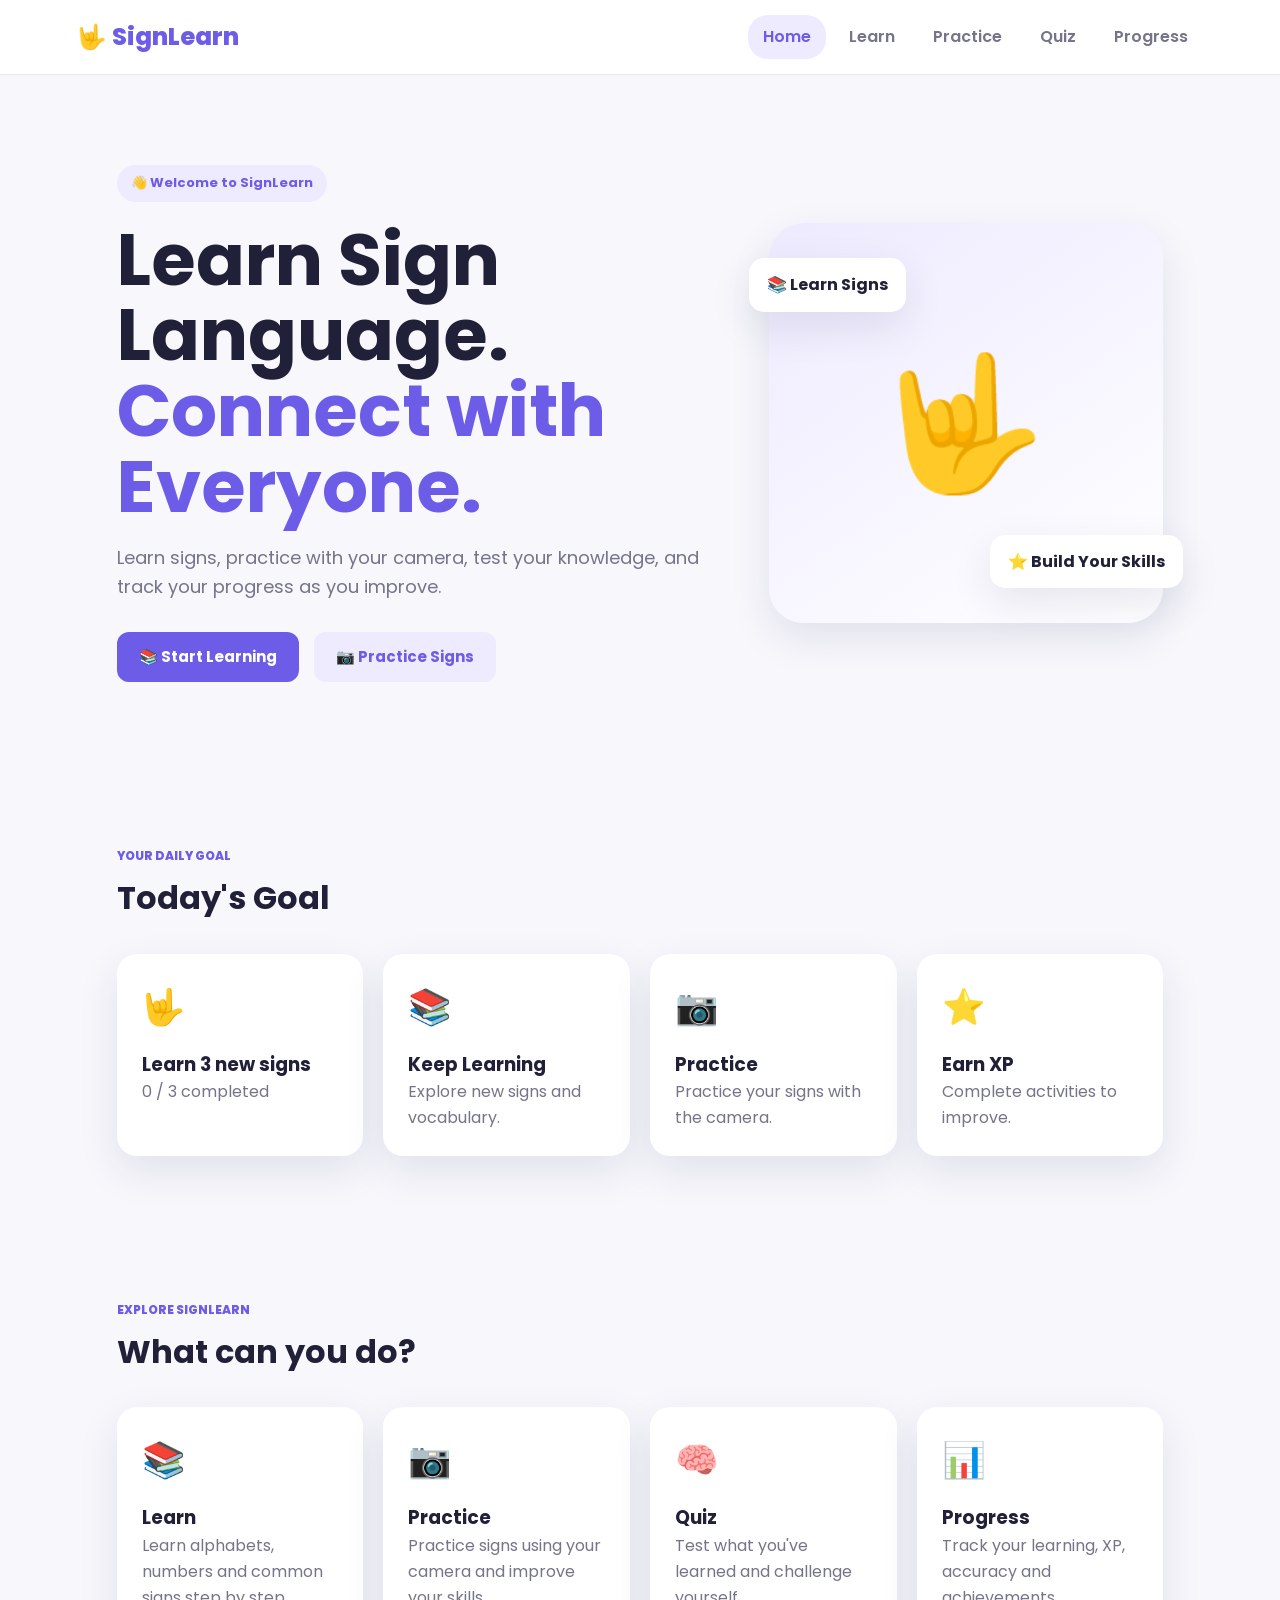
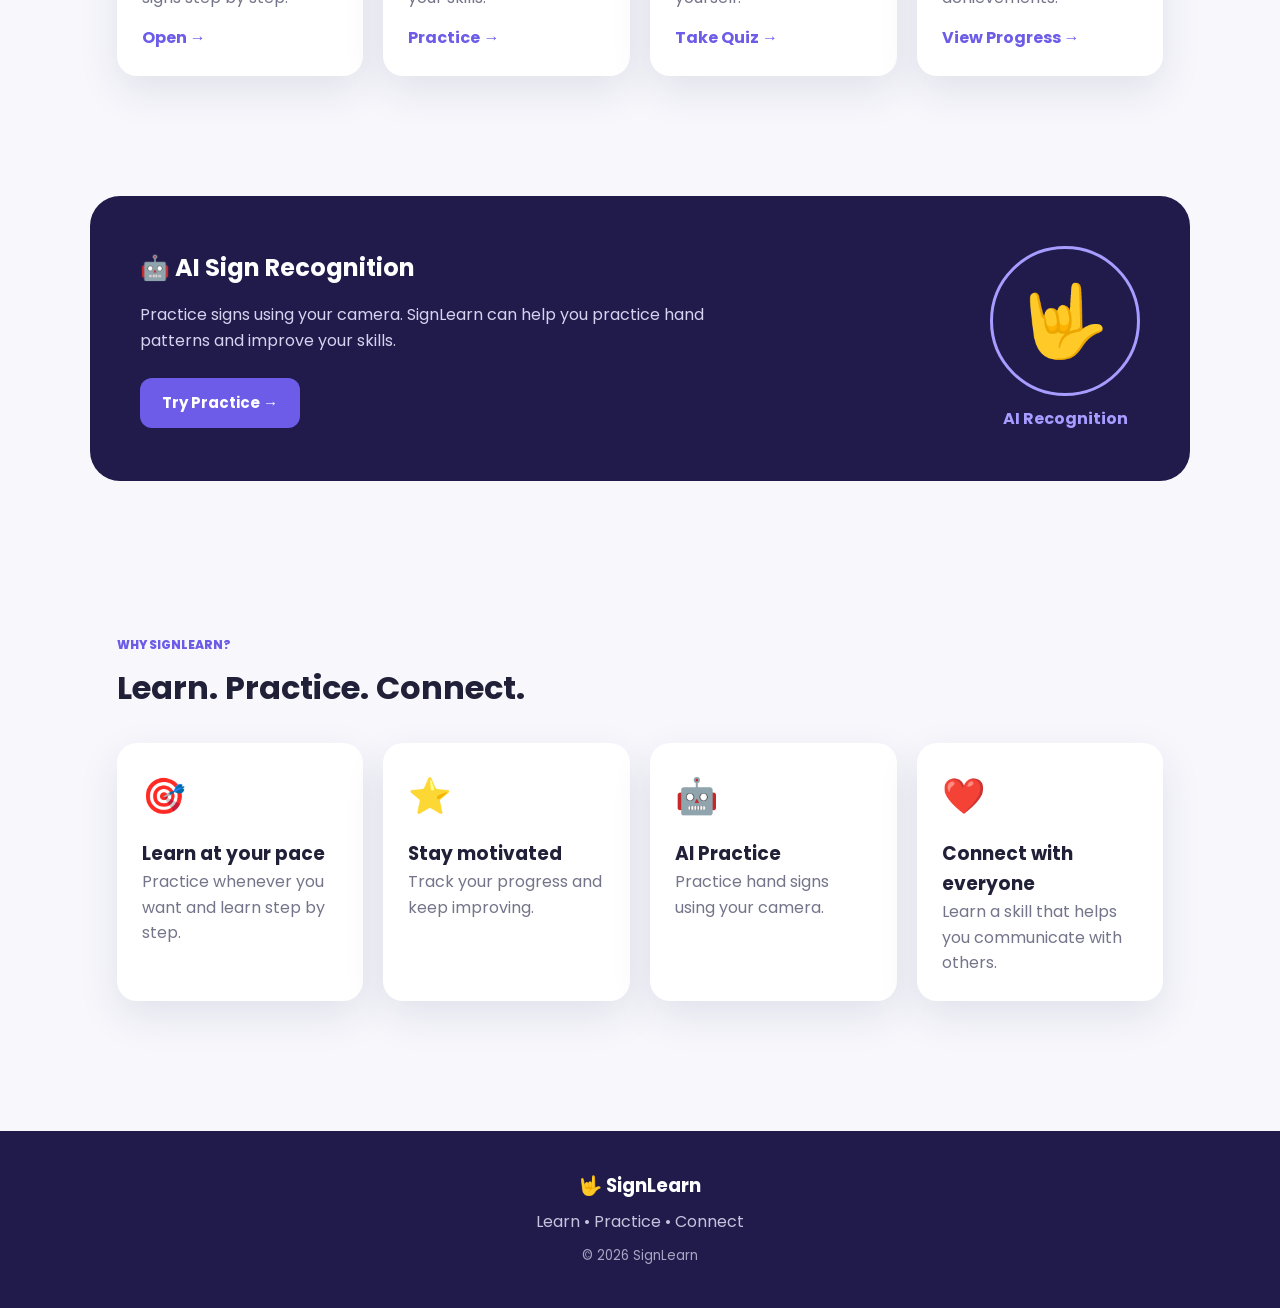
==== index.html @ aa61dc1c "Update index.html" ====
<!DOCTYPE html>
<html lang="en">

<head>
    <meta charset="UTF-8">
    <meta name="viewport" content="width=device-width, initial-scale=1.0">

    <title>SignLearn | Learn Sign Language</title>

    <link rel="stylesheet" href="./style.css">
</head>

<body>

    <!-- NAVBAR -->
    <header class="navbar">

        <div class="logo">
            🤟 SignLearn
        </div>

        <nav>
            <a href="./index.html" class="active">Home</a>
            <a href="./Learn.html">Learn</a>
            <a href="./practice.html">Practice</a>
            <a href="./quiz.html">Quiz</a>
            <a href="./progress.html">Progress</a>
        </nav>

    </header>


    <!-- HERO -->
    <section class="hero">

        <div>

            <span class="badge">
                👋 Welcome to SignLearn
            </span>

            <h1>
                Learn Sign Language.
                <span>Connect with Everyone.</span>
            </h1>

            <p>
                Learn signs, practice with your camera,
                test your knowledge, and track your progress
                as you improve.
            </p>

            <div class="hero-buttons">

                <a href="./Learn.html" class="btn primary">
                    📚 Start Learning
                </a>

                <a href="./practice.html" class="btn secondary">
                    📷 Practice Signs
                </a>

            </div>

        </div>


        <!-- HERO VISUAL -->

        <div class="hero-visual">

            <div class="hand-display">
                🤟
            </div>

            <div class="floating-card card-one">
                📚 Learn Signs
            </div>

            <div class="floating-card card-two">
                ⭐ Build Your Skills
            </div>

        </div>

    </section>


    <!-- TODAY'S GOAL -->

    <section class="dashboard">

        <div class="section-heading">

            <span>YOUR DAILY GOAL</span>

            <h2>
                Today's Goal
            </h2>

        </div>

        <div class="dashboard-grid">

            <div class="dashboard-card">

                <div class="card-icon">
                    🤟
                </div>

                <h3>
                    Learn 3 new signs
                </h3>

                <p>
                    0 / 3 completed
                </p>

            </div>


            <div class="dashboard-card">

                <div class="card-icon">
                    📚
                </div>

                <h3>
                    Keep Learning
                </h3>

                <p>
                    Explore new signs and vocabulary.
                </p>

            </div>


            <div class="dashboard-card">

                <div class="card-icon">
                    📷
                </div>

                <h3>
                    Practice
                </h3>

                <p>
                    Practice your signs with the camera.
                </p>

            </div>


            <div class="dashboard-card">

                <div class="card-icon">
                    ⭐
                </div>

                <h3>
                    Earn XP
                </h3>

                <p>
                    Complete activities to improve.
                </p>

            </div>

        </div>

    </section>


    <!-- FEATURES -->

    <section class="features">

        <div class="section-heading">

            <span>EXPLORE SIGNLEARN</span>

            <h2>
                What can you do?
            </h2>

        </div>


        <div class="feature-grid">

            <!-- LEARN -->

            <div class="feature-card">

                <div class="feature-icon">
                    📚
                </div>

                <h3>
                    Learn
                </h3>

                <p>
                    Learn alphabets, numbers and
                    common signs step by step.
                </p>

                <a href="./learn.html">
                    Open →
                </a>

            </div>


            <!-- PRACTICE -->

            <div class="feature-card">

                <div class="feature-icon">
                    📷
                </div>

                <h3>
                    Practice
                </h3>

                <p>
                    Practice signs using your camera
                    and improve your skills.
                </p>

                <a href="./practice.html">
                    Practice →
                </a>

            </div>


            <!-- QUIZ -->

            <div class="feature-card">

                <div class="feature-icon">
                    🧠
                </div>

                <h3>
                    Quiz
                </h3>

                <p>
                    Test what you've learned and
                    challenge yourself.
                </p>

                <a href="./quiz.html">
                    Take Quiz →
                </a>

            </div>


            <!-- PROGRESS -->

            <div class="feature-card">

                <div class="feature-icon">
                    📊
                </div>

                <h3>
                    Progress
                </h3>

                <p>
                    Track your learning, XP,
                    accuracy and achievements.
                </p>

                <a href="./progress.html">
                    View Progress →
                </a>

            </div>

        </div>

    </section>


    <!-- AI BANNER -->

    <section class="ai-banner">

        <div>

            <h2>
                🤖 AI Sign Recognition
            </h2>

            <p>
                Practice signs using your camera.
                SignLearn can help you practice hand
                patterns and improve your skills.
            </p>

            <a href="./practice.html" class="btn primary">
                Try Practice →
            </a>

        </div>


        <div class="ai-animation">

            <div class="scan-ring">
                🤟
            </div>

            <span>
                AI Recognition
            </span>

        </div>

    </section>


    <!-- WHY SIGNLEARN -->

    <section class="features">

        <div class="section-heading">

            <span>WHY SIGNLEARN?</span>

            <h2>
                Learn. Practice. Connect.
            </h2>

        </div>


        <div class="feature-grid">

            <div class="feature-card">

                <div class="feature-icon">
                    🎯
                </div>

                <h3>
                    Learn at your pace
                </h3>

                <p>
                    Practice whenever you want
                    and learn step by step.
                </p>

            </div>


            <div class="feature-card">

                <div class="feature-icon">
                    ⭐
                </div>

                <h3>
                    Stay motivated
                </h3>

                <p>
                    Track your progress and
                    keep improving.
                </p>

            </div>


            <div class="feature-card">

                <div class="feature-icon">
                    🤖
                </div>

                <h3>
                    AI Practice
                </h3>

                <p>
                    Practice hand signs using
                    your camera.
                </p>

            </div>


            <div class="feature-card">

                <div class="feature-icon">
                    ❤️
                </div>

                <h3>
                    Connect with everyone
                </h3>

                <p>
                    Learn a skill that helps
                    you communicate with others.
                </p>

            </div>

        </div>

    </section>


    <!-- FOOTER -->

    <footer>

        <h3>
            🤟 SignLearn
        </h3>

        <p>
            Learn • Practice • Connect
        </p>

        <small>
            © 2026 SignLearn
        </small>

    </footer>


    <script src="./script.js"></script>

</body>

</html>
---- style.css ----
@import url('https://fonts.googleapis.com/css2?family=Poppins:wght@400;500;600;700;800&display=swap');

* {
    margin: 0;
    padding: 0;
    box-sizing: border-box;
}

:root {
    --purple: #6c5ce7;
    --dark-purple: #5143c7;
    --light-purple: #eeeaff;
    --background: #f7f7fc;
    --white: #ffffff;
    --text: #202038;
    --muted: #74748a;
    --border: #e7e6f0;
    --shadow: 0 15px 40px rgba(40, 35, 90, 0.10);
}

body {
    font-family: 'Poppins', sans-serif;
    background: var(--background);
    color: var(--text);
    line-height: 1.6;
}

a {
    text-decoration: none;
    color: inherit;
}

.navbar {
    background: var(--white);
    min-height: 75px;
    padding: 15px 6%;
    display: flex;
    align-items: center;
    justify-content: space-between;
    gap: 25px;
    border-bottom: 1px solid var(--border);
    position: sticky;
    top: 0;
    z-index: 100;
}

.logo {
    color: var(--purple);
    font-size: 24px;
    font-weight: 800;
}

nav {
    display: flex;
    gap: 8px;
    flex-wrap: wrap;
}

nav a {
    padding: 9px 15px;
    border-radius: 20px;
    color: var(--muted);
    font-weight: 600;
    transition: 0.2s;
}

nav a:hover,
nav a.active {
    background: var(--light-purple);
    color: var(--purple);
}

.hero {
    max-width: 1200px;
    margin: auto;
    padding: 90px 6%;
    display: grid;
    grid-template-columns: 1.2fr 0.8fr;
    align-items: center;
    gap: 60px;
}

.badge {
    display: inline-block;
    background: var(--light-purple);
    color: var(--purple);
    padding: 8px 14px;
    border-radius: 20px;
    font-size: 13px;
    font-weight: 700;
}

.hero h1 {
    font-size: clamp(42px, 6vw, 72px);
    line-height: 1.05;
    margin: 20px 0;
}

.hero h1 span {
    color: var(--purple);
}

.hero p {
    max-width: 600px;
    color: var(--muted);
    font-size: 18px;
}

.hero-buttons {
    display: flex;
    gap: 15px;
    margin-top: 30px;
    flex-wrap: wrap;
}

.btn {
    display: inline-block;
    border: none;
    cursor: pointer;
    padding: 13px 22px;
    border-radius: 12px;
    font-family: inherit;
    font-size: 15px;
    font-weight: 700;
    transition: 0.2s;
}

.primary {
    background: var(--purple);
    color: white;
}

.primary:hover {
    background: var(--dark-purple);
    transform: translateY(-2px);
}

.secondary {
    background: var(--light-purple);
    color: var(--purple);
}

.outline {
    background: white;
    color: var(--purple);
    border: 1px solid var(--purple);
}

.hero-visual {
    min-height: 400px;
    background: linear-gradient(145deg, #eeeaff, #ffffff);
    border-radius: 35px;
    position: relative;
    display: grid;
    place-items: center;
    box-shadow: var(--shadow);
}

.hand-display {
    font-size: 130px;
}

.floating-card {
    position: absolute;
    background: white;
    padding: 14px 18px;
    border-radius: 15px;
    box-shadow: var(--shadow);
    font-weight: 700;
}

.card-one {
    top: 35px;
    left: -20px;
}

.card-two {
    bottom: 35px;
    right: -20px;
}

.dashboard,
.features,
.page {
    max-width: 1200px;
    margin: auto;
    padding: 70px 6%;
}

.section-heading {
    margin-bottom: 30px;
}

.section-heading span {
    color: var(--purple);
    font-size: 12px;
    font-weight: 800;
}

.section-heading h2 {
    font-size: 32px;
    margin-top: 5px;
}

.dashboard-grid,
.feature-grid,
.progress-grid,
.achievement-grid {
    display: grid;
    grid-template-columns: repeat(4, 1fr);
    gap: 20px;
}

.dashboard-card,
.feature-card,
.progress-stat,
.achievement {
    background: white;
    padding: 25px;
    border-radius: 20px;
    box-shadow: var(--shadow);
}

.card-icon,
.feature-icon {
    font-size: 35px;
    margin-bottom: 15px;
}

.dashboard-card p,
.feature-card p,
.progress-stat p,
.achievement p {
    color: var(--muted);
}

.feature-card a {
    display: inline-block;
    margin-top: 15px;
    color: var(--purple);
    font-weight: 700;
}

.ai-banner {
    max-width: 1100px;
    margin: 50px auto 80px;
    padding: 50px;
    border-radius: 30px;
    background: #211b4c;
    color: white;
    display: flex;
    align-items: center;
    justify-content: space-between;
    gap: 40px;
}

.ai-banner p {
    max-width: 600px;
    color: #d6d2ef;
    margin: 15px 0 25px;
}

.ai-animation {
    text-align: center;
}

.scan-ring {
    width: 150px;
    height: 150px;
    border: 3px solid #a79cff;
    border-radius: 50%;
    display: grid;
    place-items: center;
    font-size: 70px;
}

.ai-animation span {
    display: block;
    margin-top: 10px;
    color: #a79cff;
    font-weight: 700;
}

.page-heading {
    text-align: center;
    margin-bottom: 45px;
}

.page-heading h1 {
    font-size: 45px;
    margin: 15px 0 8px;
}

.page-heading p {
    color: var(--muted);
}

.search-box {
    max-width: 600px;
    margin: 0 auto 30px;
    background: white;
    padding: 15px 20px;
    border-radius: 15px;
    box-shadow: var(--shadow);
}

.search-box input {
    border: none;
    outline: none;
    font-family: inherit;
    width: 90%;
    margin-left: 10px;
    font-size: 15px;
}

.category-buttons {
    display: flex;
    justify-content: center;
    gap: 10px;
    flex-wrap: wrap;
    margin-bottom: 35px;
}

.category {
    border: 1px solid var(--border);
    background: white;
    padding: 10px 18px;
    border-radius: 20px;
    cursor: pointer;
    font-family: inherit;
}

.active-category {
    background: var(--purple);
    color: white;
}

.sign-grid {
    display: grid;
    grid-template-columns: repeat(4, 1fr);
    gap: 20px;
}

.sign-card {
    background: white;
    padding: 25px;
    border-radius: 20px;
    text-align: center;
    box-shadow: var(--shadow);
}

.sign-symbol {
    width: 100px;
    height: 100px;
    margin: auto auto 15px;
    border-radius: 20px;
    background: var(--light-purple);
    display: grid;
    place-items: center;
    font-size: 50px;
    font-weight: 800;
    color: var(--purple);
}

.sign-card p {
    color: var(--muted);
}

.sign-card button {
    margin-top: 15px;
    padding: 8px 15px;
    border: none;
    border-radius: 15px;
    background: var(--light-purple);
    color: var(--purple);
    cursor: pointer;
    font-weight: 600;
}

.practice-layout {
    display: grid;
    grid-template-columns: 1.4fr 0.8fr;
    gap: 25px;
}

.camera-panel {
    background: #17162a;
    border-radius: 25px;
    min-height: 550px;
    position: relative;
    overflow: hidden;
    display: grid;
    place-items: center;
    color: white;
}

#camera {
    width: 100%;
    height: 100%;
    min-height: 550px;
    object-fit: cover;
    display: none;
}

#cameraPlaceholder {
    text-align: center;
    font-size: 45px;
}

#cameraPlaceholder h2 {
    font-size: 24px;
    margin-top: 10px;
}

#cameraPlaceholder p {
    font-size: 14px;
    color: #aaa;
}

.camera-status {
    position: absolute;
    top: 20px;
    left: 20px;
    background: rgba(0,0,0,0.6);
    padding: 8px 14px;
    border-radius: 20px;
    font-size: 12px;
}

.practice-panel {
    background: white;
    padding: 25px;
    border-radius: 25px;
    box-shadow: var(--shadow);
}

.target-card {
    text-align: center;
    padding-bottom: 20px;
}

.target-card span,
.recognition-result > span {
    color: var(--purple);
    font-size: 11px;
    font-weight: 800;
}

.target-letter {
    font-size: 80px;
    font-weight: 800;
    color: var(--purple);
}

.full {
    width: 100%;
    margin-top: 10px;
}

.recognition-result,
.feedback {
    margin-top: 25px;
    padding: 20px;
    background: var(--background);
    border-radius: 15px;
}

.confidence-bar {
    height: 9px;
    background: #ddd;
    border-radius: 10px;
    margin: 15px 0 5px;
    overflow: hidden;
}

.confidence-fill {
    height: 100%;
    width: 0%;
    background: var(--purple);
    transition: 0.5s;
}

.feedback p {
    color: var(--muted);
    margin-top: 5px;
}

.quiz-card {
    max-width: 700px;
    margin: auto;
    background: white;
    padding: 35px;
    border-radius: 25px;
    box-shadow: var(--shadow);
}

.quiz-top {
    display: flex;
    justify-content: space-between;
    color: var(--muted);
    font-weight: 600;
}

.quiz-progress {
    height: 8px;
    background: #eee;
    border-radius: 10px;
    margin: 20px 0 35px;
    overflow: hidden;
}

#quizProgress {
    height: 100%;
    width: 20%;
    background: var(--purple);
}

.answers {
    display: grid;
    gap: 12px;
    margin: 25px 0;
}

.answer {
    padding: 15px;
    border: 1px solid var(--border);
    background: white;
    border-radius: 12px;
    text-align: left;
    cursor: pointer;
    font-family: inherit;
}

.answer:hover {
    border-color: var(--purple);
}

.answer.selected {
    background: var(--light-purple);
    border-color: var(--purple);
}

.progress-stat {
    text-align: center;
}

.progress-stat span {
    font-size: 35px;
}

.progress-stat h2 {
    color: var(--purple);
    margin: 8px 0;
}

.achievement-section {
    margin-top: 50px;
}

.achievement-section h2 {
    margin-bottom: 25px;
}

.achievement {
    text-align: center;
}

.achievement.locked {
    opacity: 0.55;
}

.achievement:first-child {
    opacity: 1;
}

footer {
    background: #211b4c;
    color: white;
    text-align: center;
    padding: 40px 20px;
    margin-top: 60px;
}

footer p {
    color: #c7c3dd;
    margin: 8px 0;
}

footer small {
    color: #aaa5c4;
}

@media (max-width: 900px) {

    .navbar {
        flex-direction: column;
    }

    .hero,
    .practice-layout {
        grid-template-columns: 1fr;
    }

    .dashboard-grid,
    .feature-grid,
    .sign-grid,
    .progress-grid {
        grid-template-columns: repeat(2, 1fr);
    }

    .ai-banner {
        margin: 30px 6%;
        flex-direction: column;
        text-align: center;
    }
}

@media (max-width: 600px) {

    .hero {
        padding-top: 55px;
    }

    .hero h1 {
        font-size: 42px;
    }

    .hero-visual {
        min-height: 300px;
    }

    .hand-display {
        font-size: 90px;
    }

    .dashboard-grid,
    .feature-grid,
    .sign-grid,
    .progress-grid {
        grid-template-columns: 1fr;
    }

    nav {
        justify-content: center;
    }

    nav a {
        font-size: 13px;
    }

    .page-heading h1 {
        font-size: 35px;
    }

    .ai-banner {
        padding: 30px;
    }
}
/* Bigger Practice buttons */
#startCamera,
#stopCamera {
    font-size: 18px;
    padding: 16px 28px;
    min-width: 180px;
    min-height: 55px;
    margin: 8px;
    cursor: pointer;
}

/* Camera screen */
.camera-box {
    width: 100%;
    max-width: 650px;
    margin: 30px auto;
    padding: 10px;
    border-radius: 20px;
    background: #111;
    box-sizing: border-box;
}

#camera {
    width: 100%;
    min-height: 300px;
    display: block;
    object-fit: cover;
    border-radius: 15px;
    background: #000;
}
/* BIG QUIZ ANSWER BUTTONS */
.quiz-option {
    width: 100%;
    min-height: 70px;
    padding: 18px 24px;
    margin: 12px 0;
    font-size: 22px;
    font-weight: 600;
    border-radius: 18px;
    border: 2px solid #ddd;
    background: white;
    cursor: pointer;
}

/* Bigger Next button */
#nextButton {
    min-width: 180px;
    min-height: 65px;
    padding: 16px 30px;
    font-size: 22px;
    font-weight: 700;
    border-radius: 18px;
    margin-top: 15px;
}

/* Bigger Try Again button */
#restartButton {
    min-width: 200px;
    min-height: 65px;
    padding: 16px 30px;
    font-size: 22px;
    font-weight: 700;
    border-radius: 18px;
}

/* Make buttons easier to tap on phone */
.quiz-option:active,
#nextButton:active,
#restartButton:active {
    transform: scale(0.97);
}
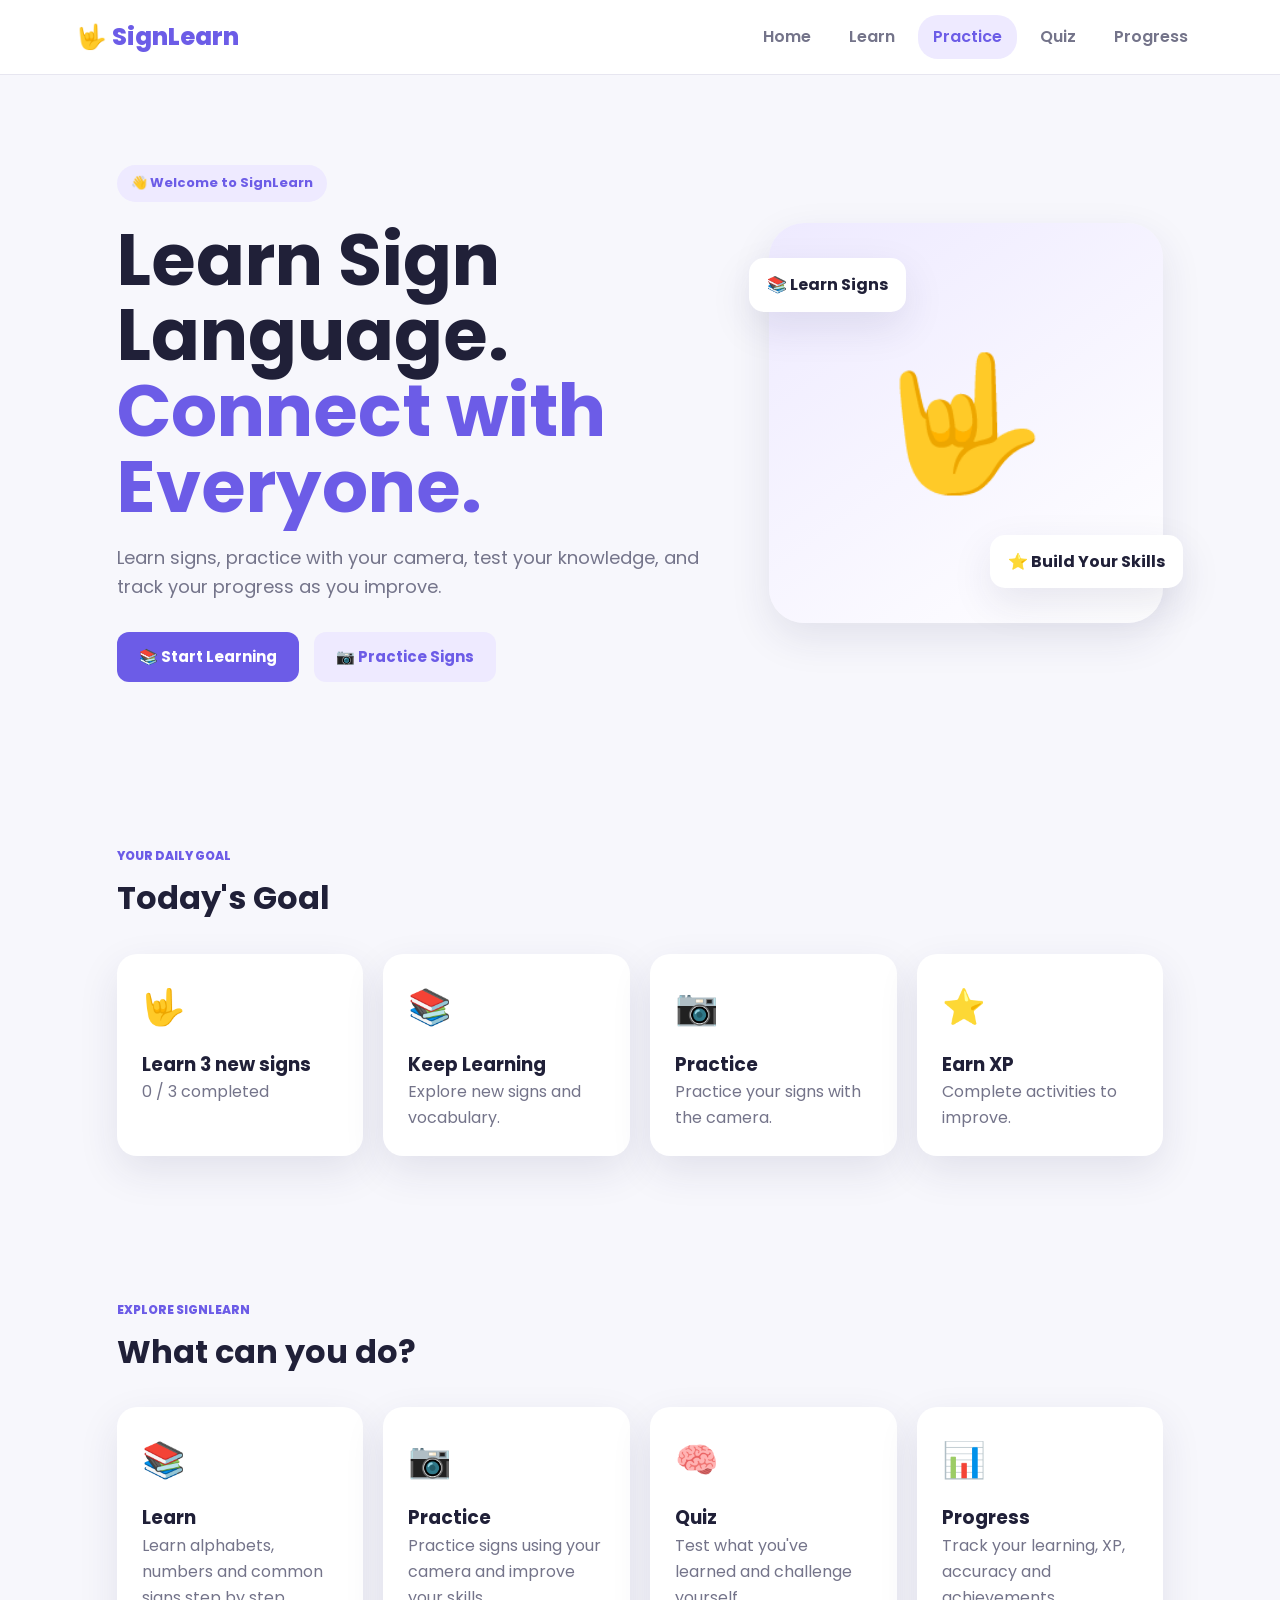
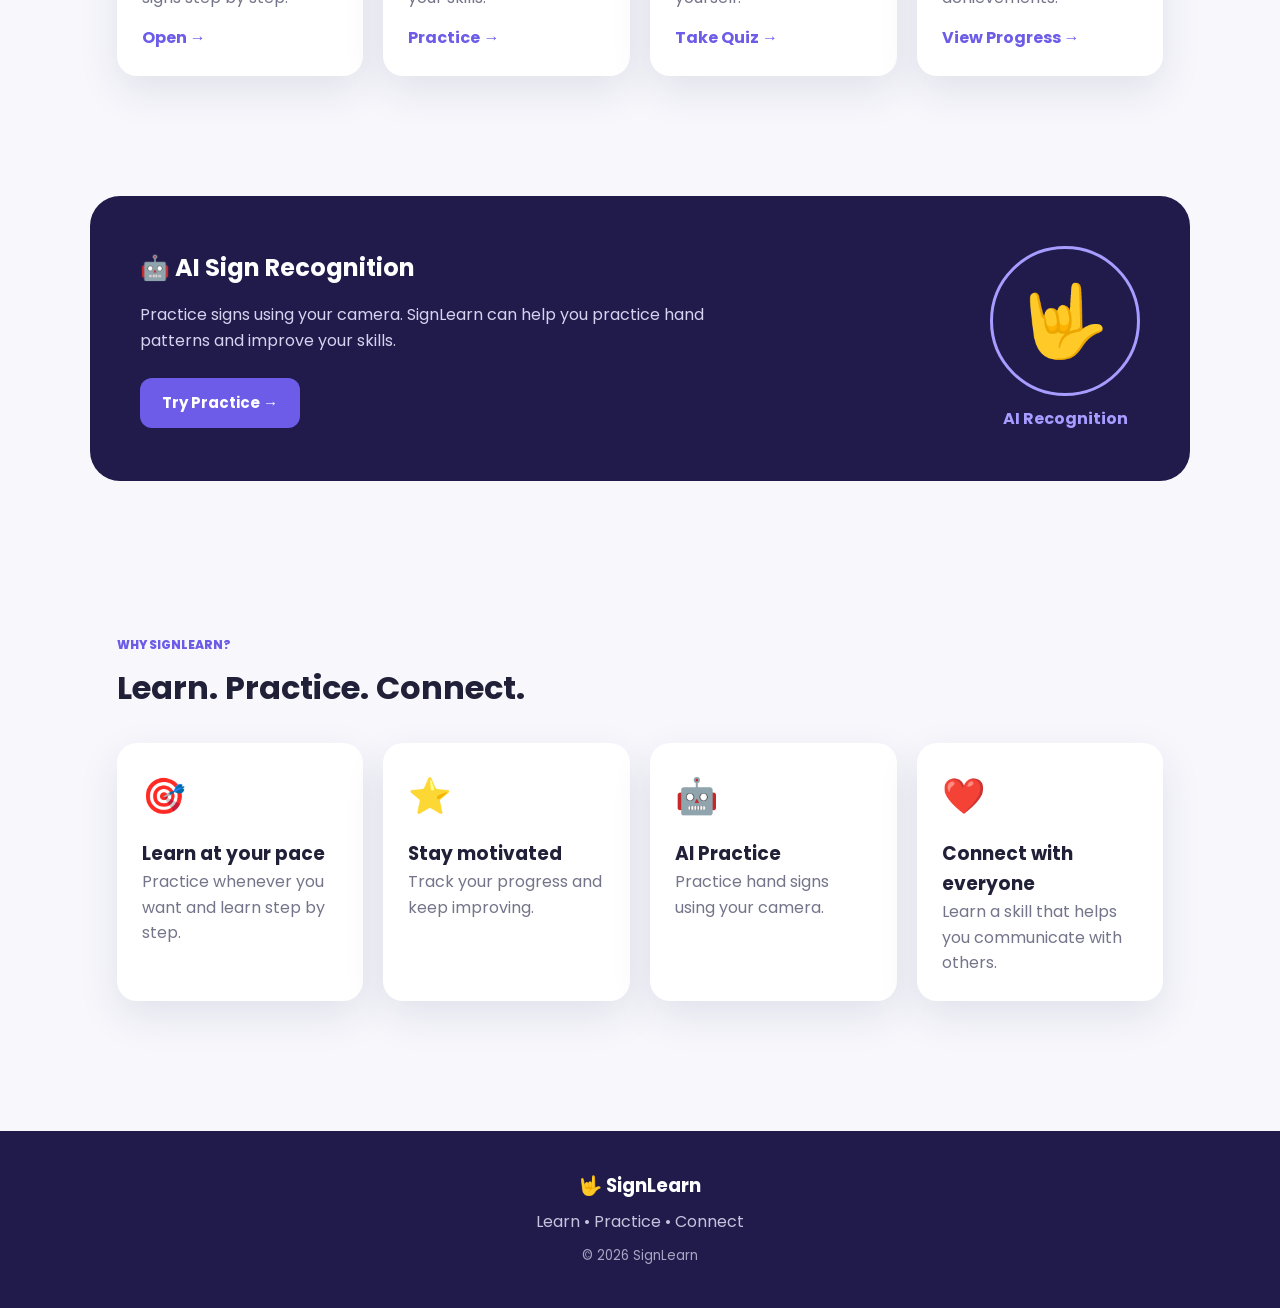
==== commit 83edd1cc: "Update index.html" ====
--- a/index.html
+++ b/index.html
@@ -19,12 +19,12 @@
             🤟 SignLearn
         </div>
 
-        <nav>
-            <a href="./index.html" class="active">Home</a>
-            <a href="./Learn.html">Learn</a>
-            <a href="./practice.html">Practice</a>
-            <a href="./quiz.html">Quiz</a>
-            <a href="./progress.html">Progress</a>
+          <nav>
+            <a href="index.html">Home</a>
+            <a href="Learn.html">Learn</a>
+            <a href="practice.html" class="active">Practice</a>
+            <a href="quiz.html">Quiz</a>
+            <a href="progress.html">Progress</a>
         </nav>
 
     </header>
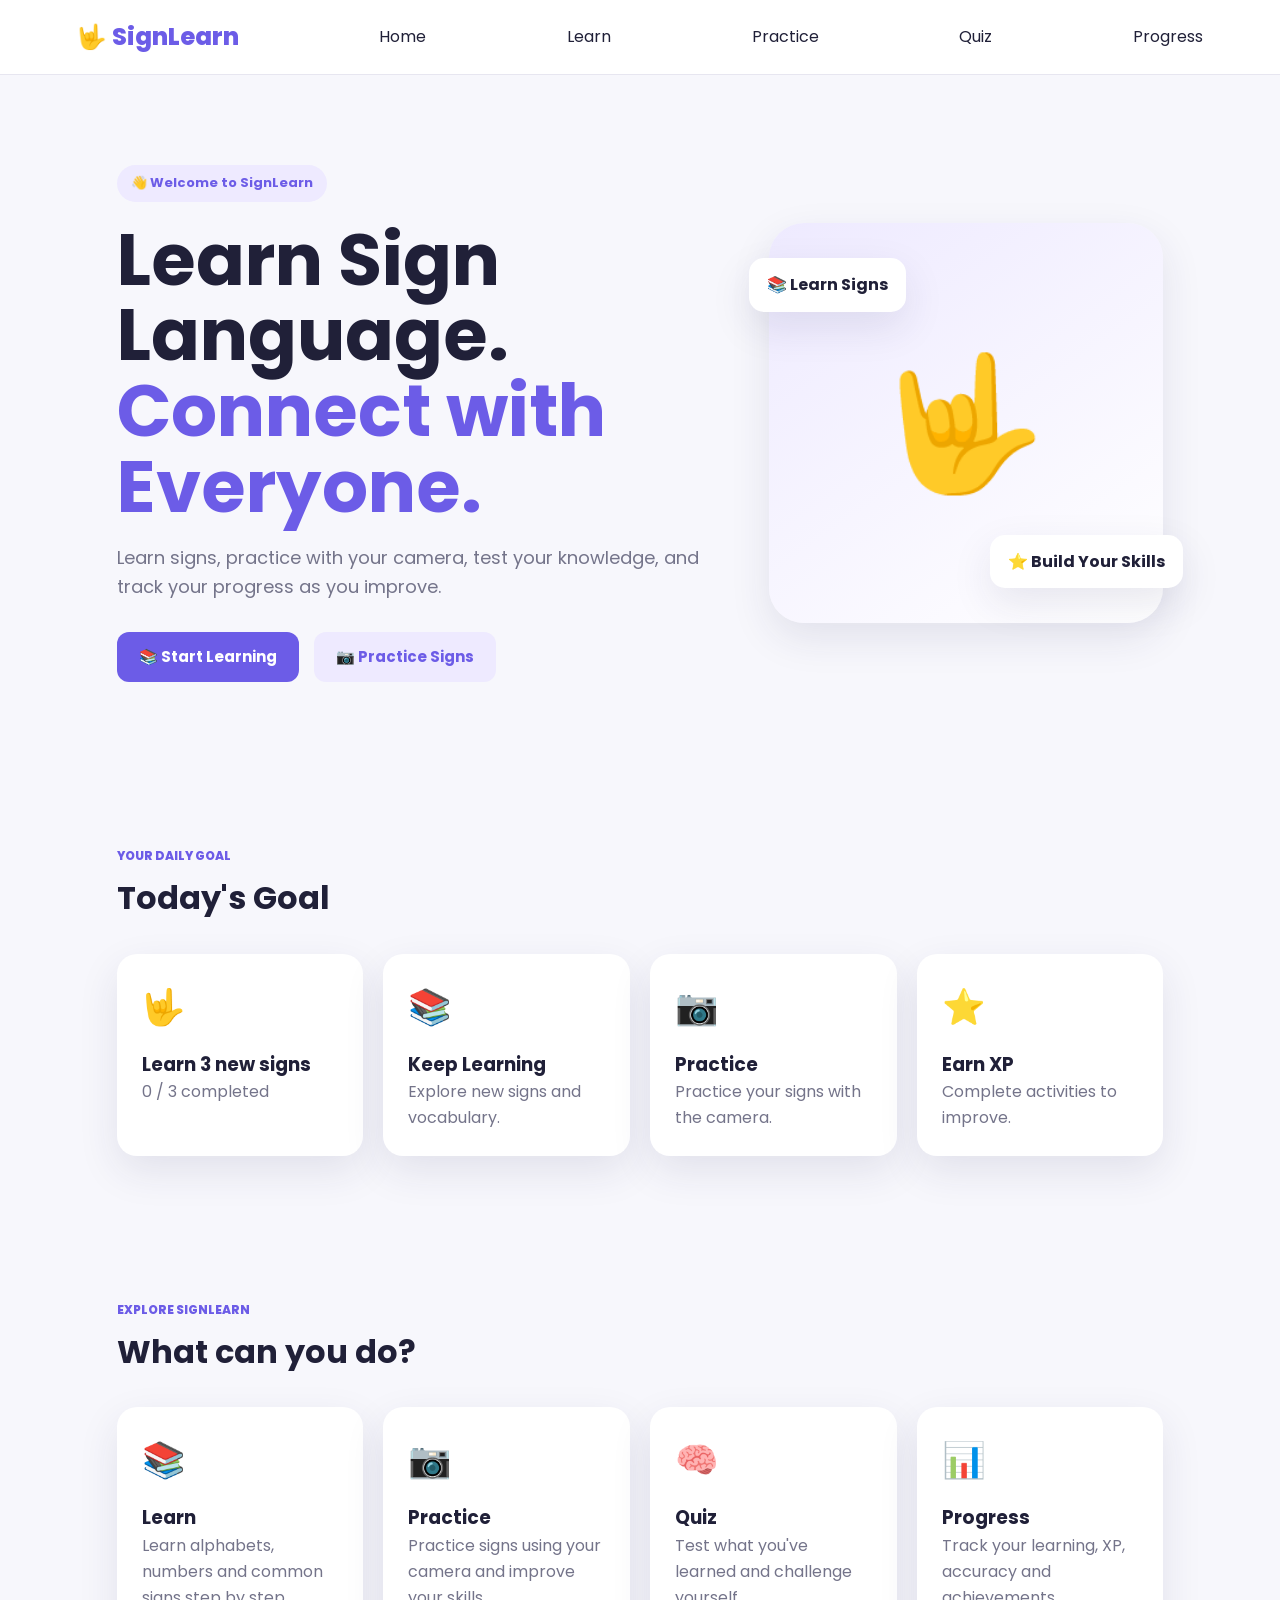
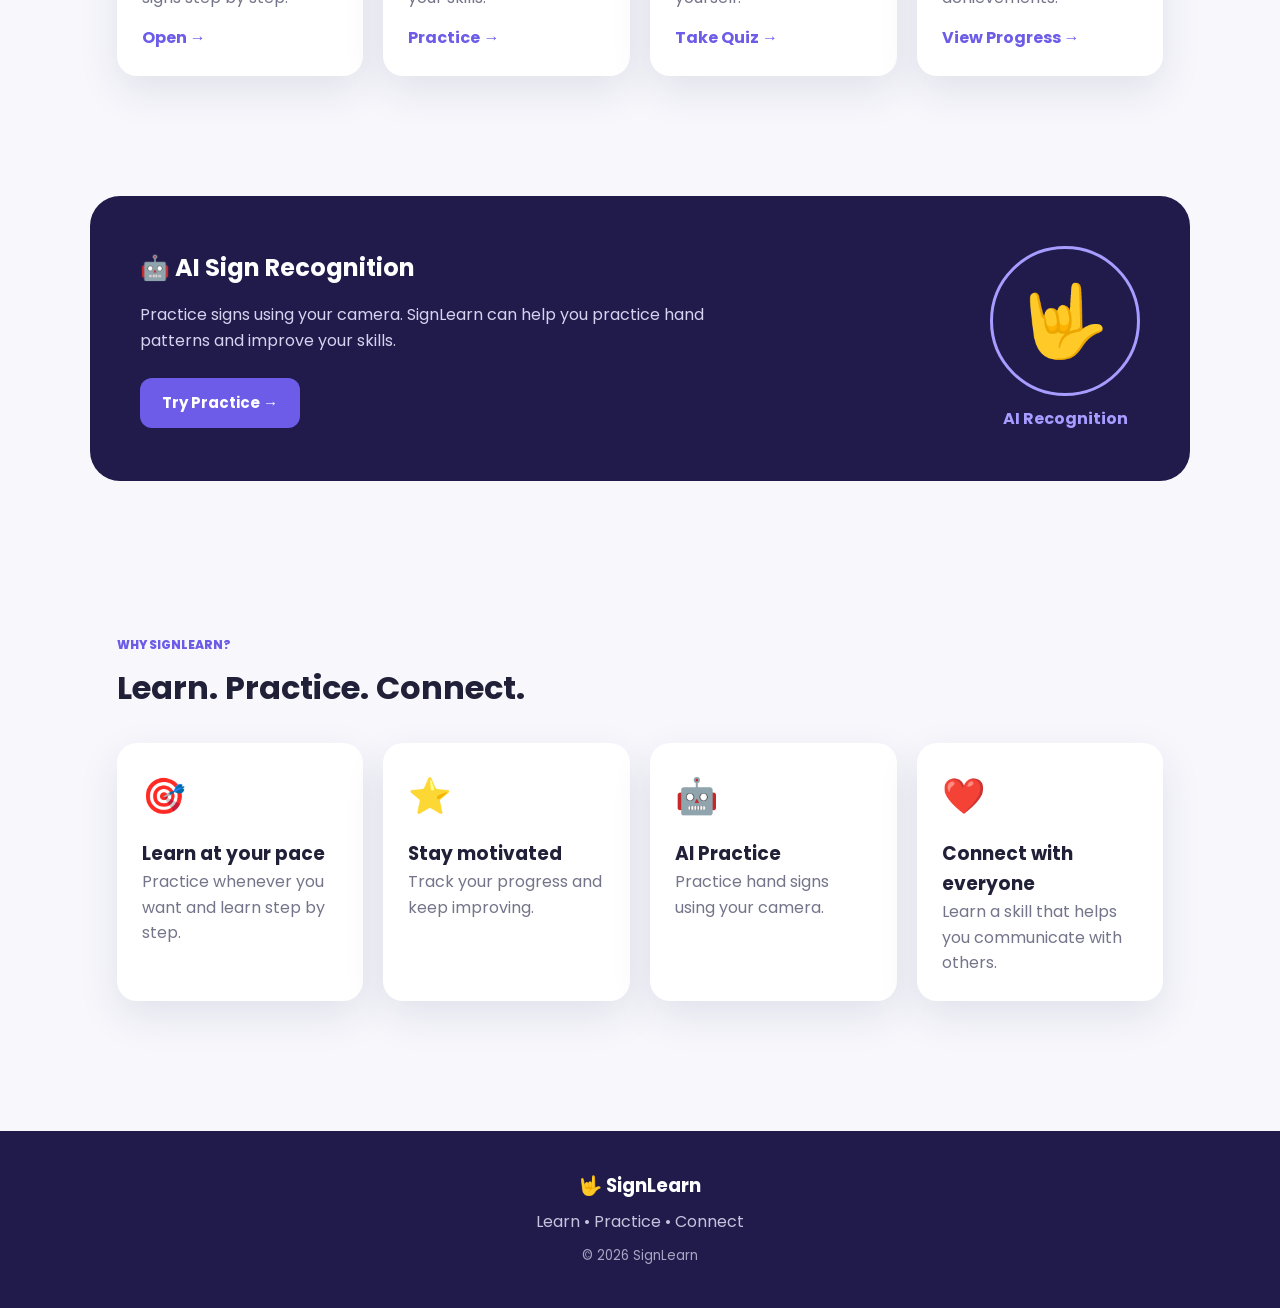
==== commit 1cc46d9c: "Update index.html" ====
--- a/index.html
+++ b/index.html
@@ -19,13 +19,13 @@
             🤟 SignLearn
         </div>
 
-          <nav>
+          
             <a href="index.html">Home</a>
             <a href="Learn.html">Learn</a>
             <a href="practice.html" class="active">Practice</a>
             <a href="quiz.html">Quiz</a>
             <a href="progress.html">Progress</a>
-        </nav>
+        
 
     </header>
 
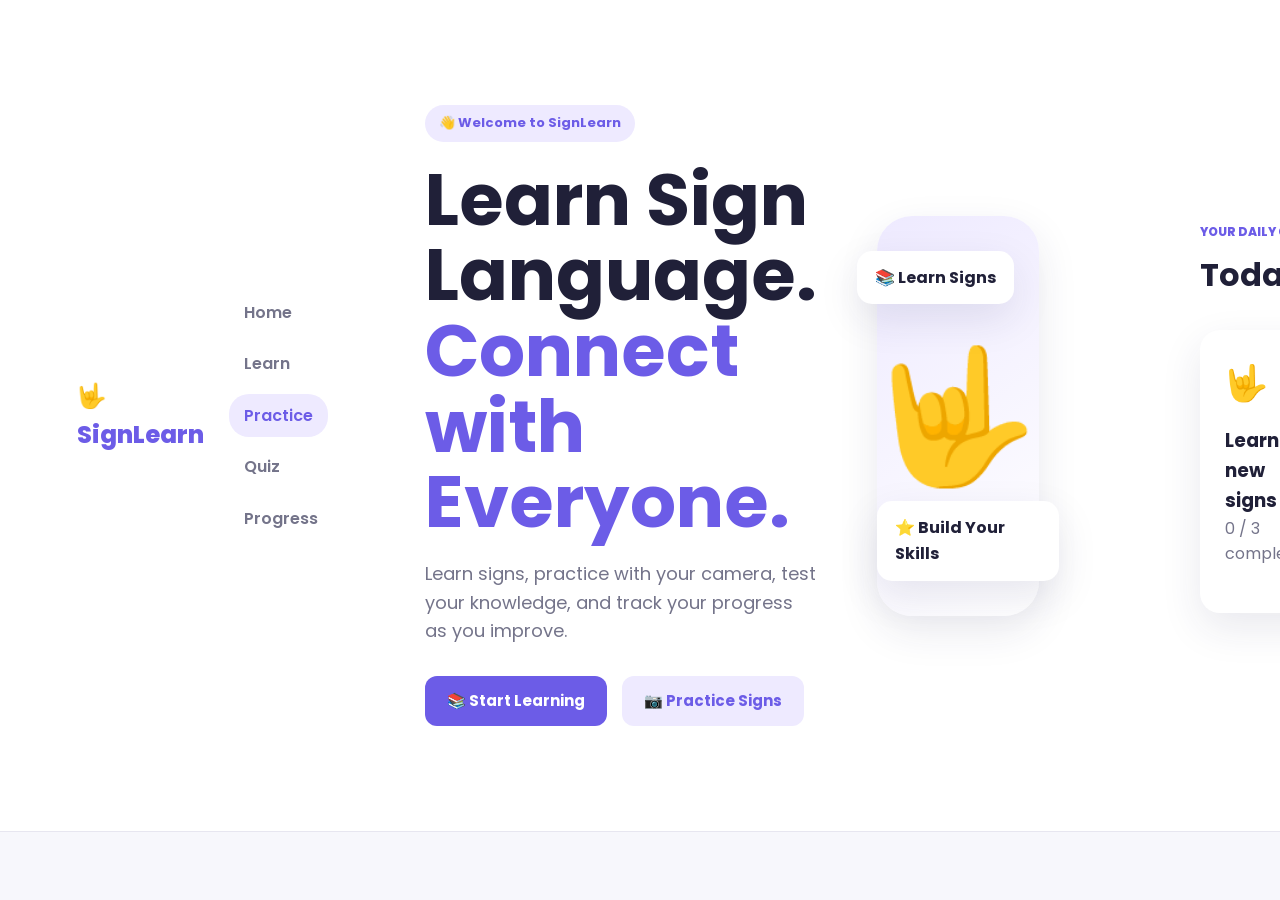
==== commit bbd8d163: "Update index.html" ====
--- a/index.html
+++ b/index.html
@@ -19,13 +19,13 @@
             🤟 SignLearn
         </div>
 
-          
+          <nav>
             <a href="index.html">Home</a>
             <a href="Learn.html">Learn</a>
             <a href="practice.html" class="active">Practice</a>
             <a href="quiz.html">Quiz</a>
             <a href="progress.html">Progress</a>
-        
+        </nav
 
     </header>
 
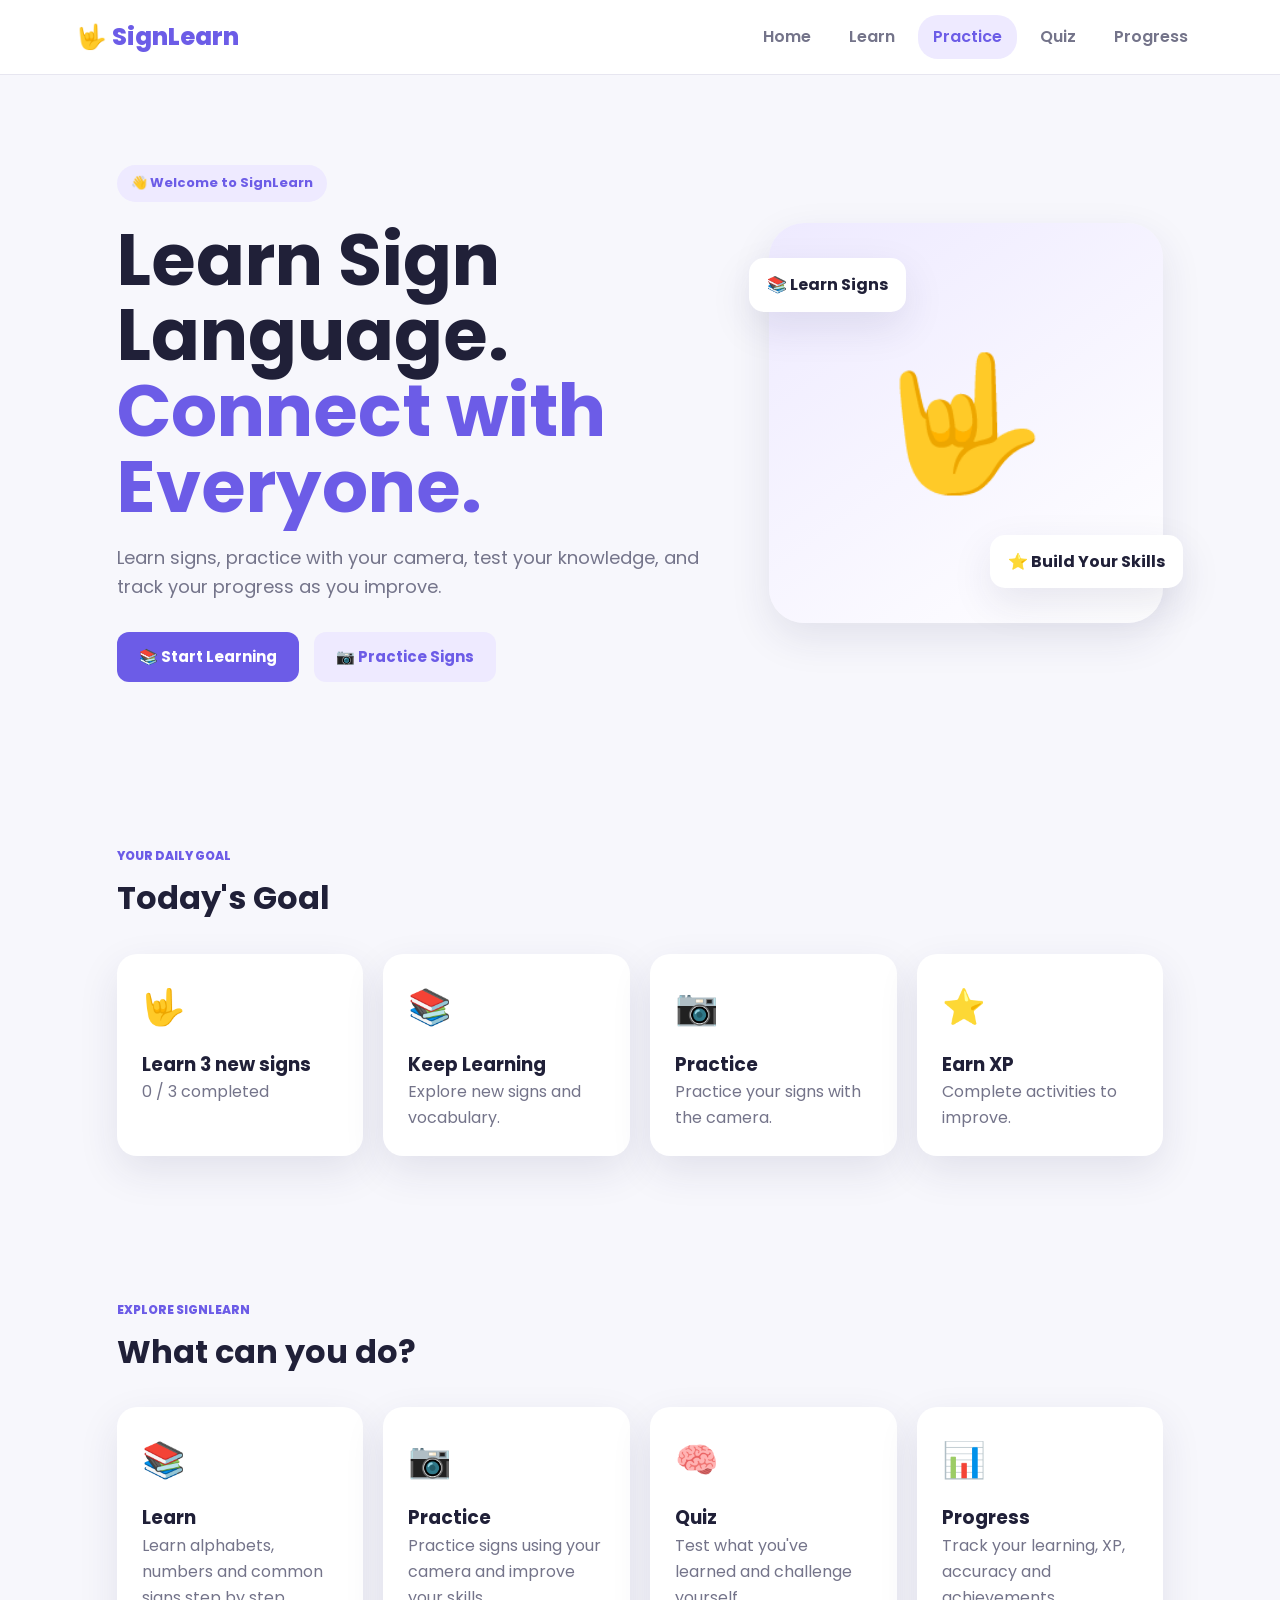
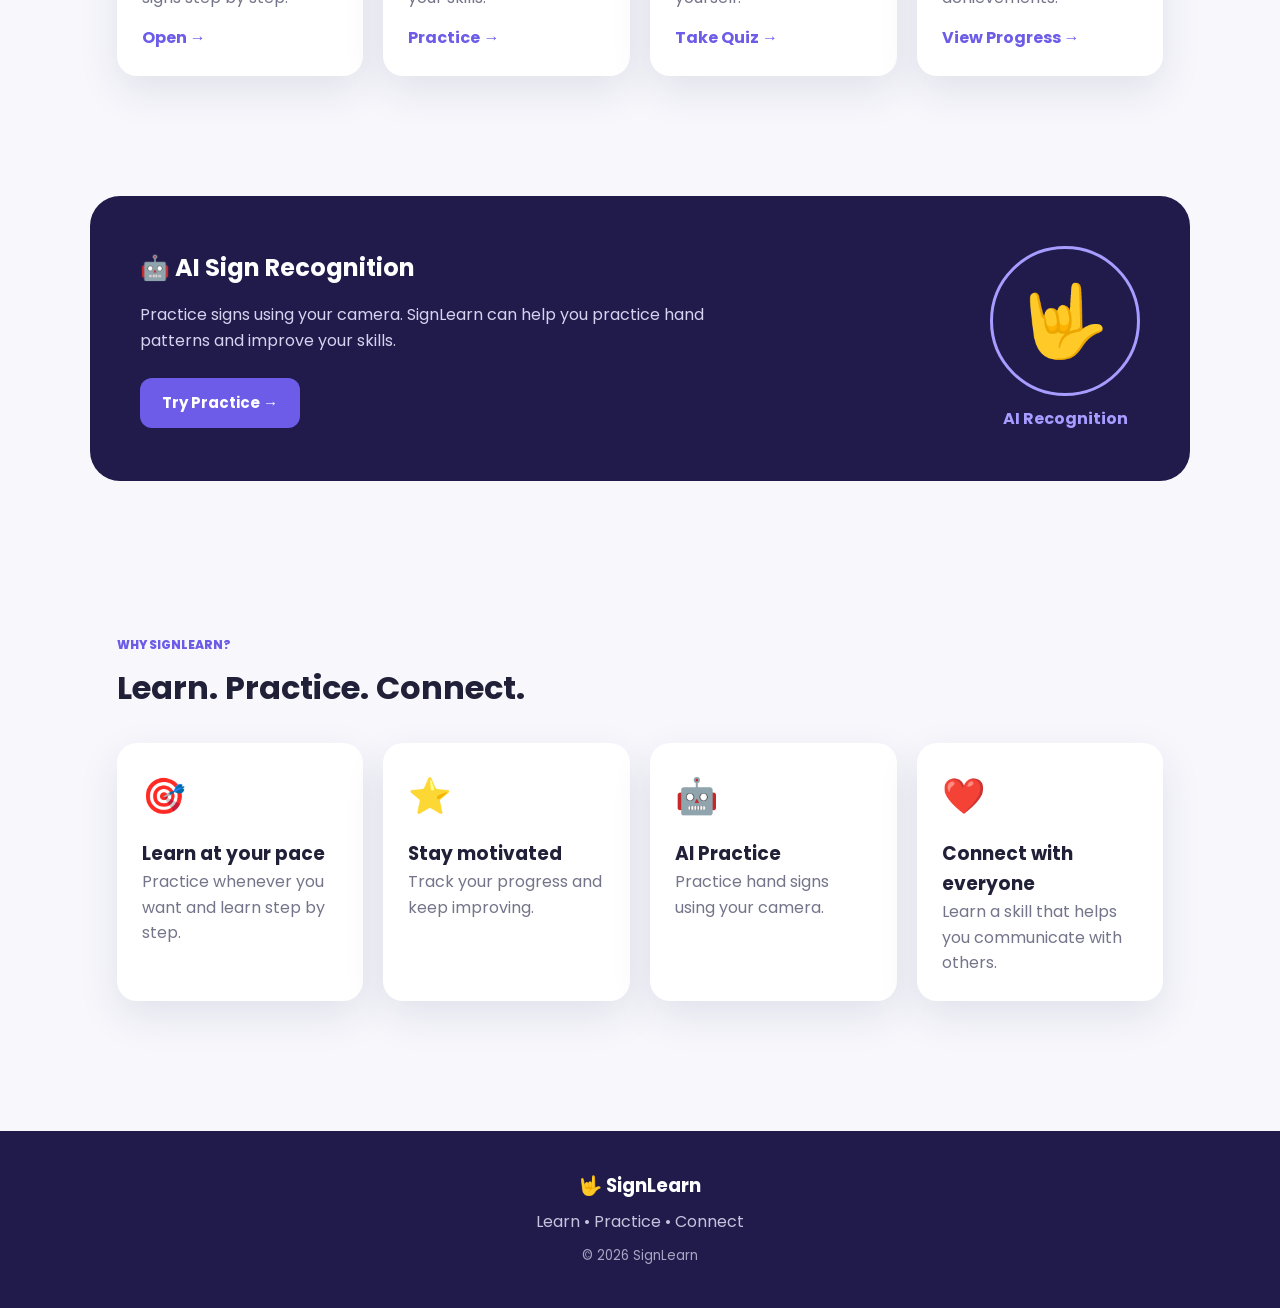
==== commit 386f8dc0: "Update index.html" ====
--- a/index.html
+++ b/index.html
@@ -25,7 +25,7 @@
             <a href="practice.html" class="active">Practice</a>
             <a href="quiz.html">Quiz</a>
             <a href="progress.html">Progress</a>
-        </nav
+        </nav>
 
     </header>
 
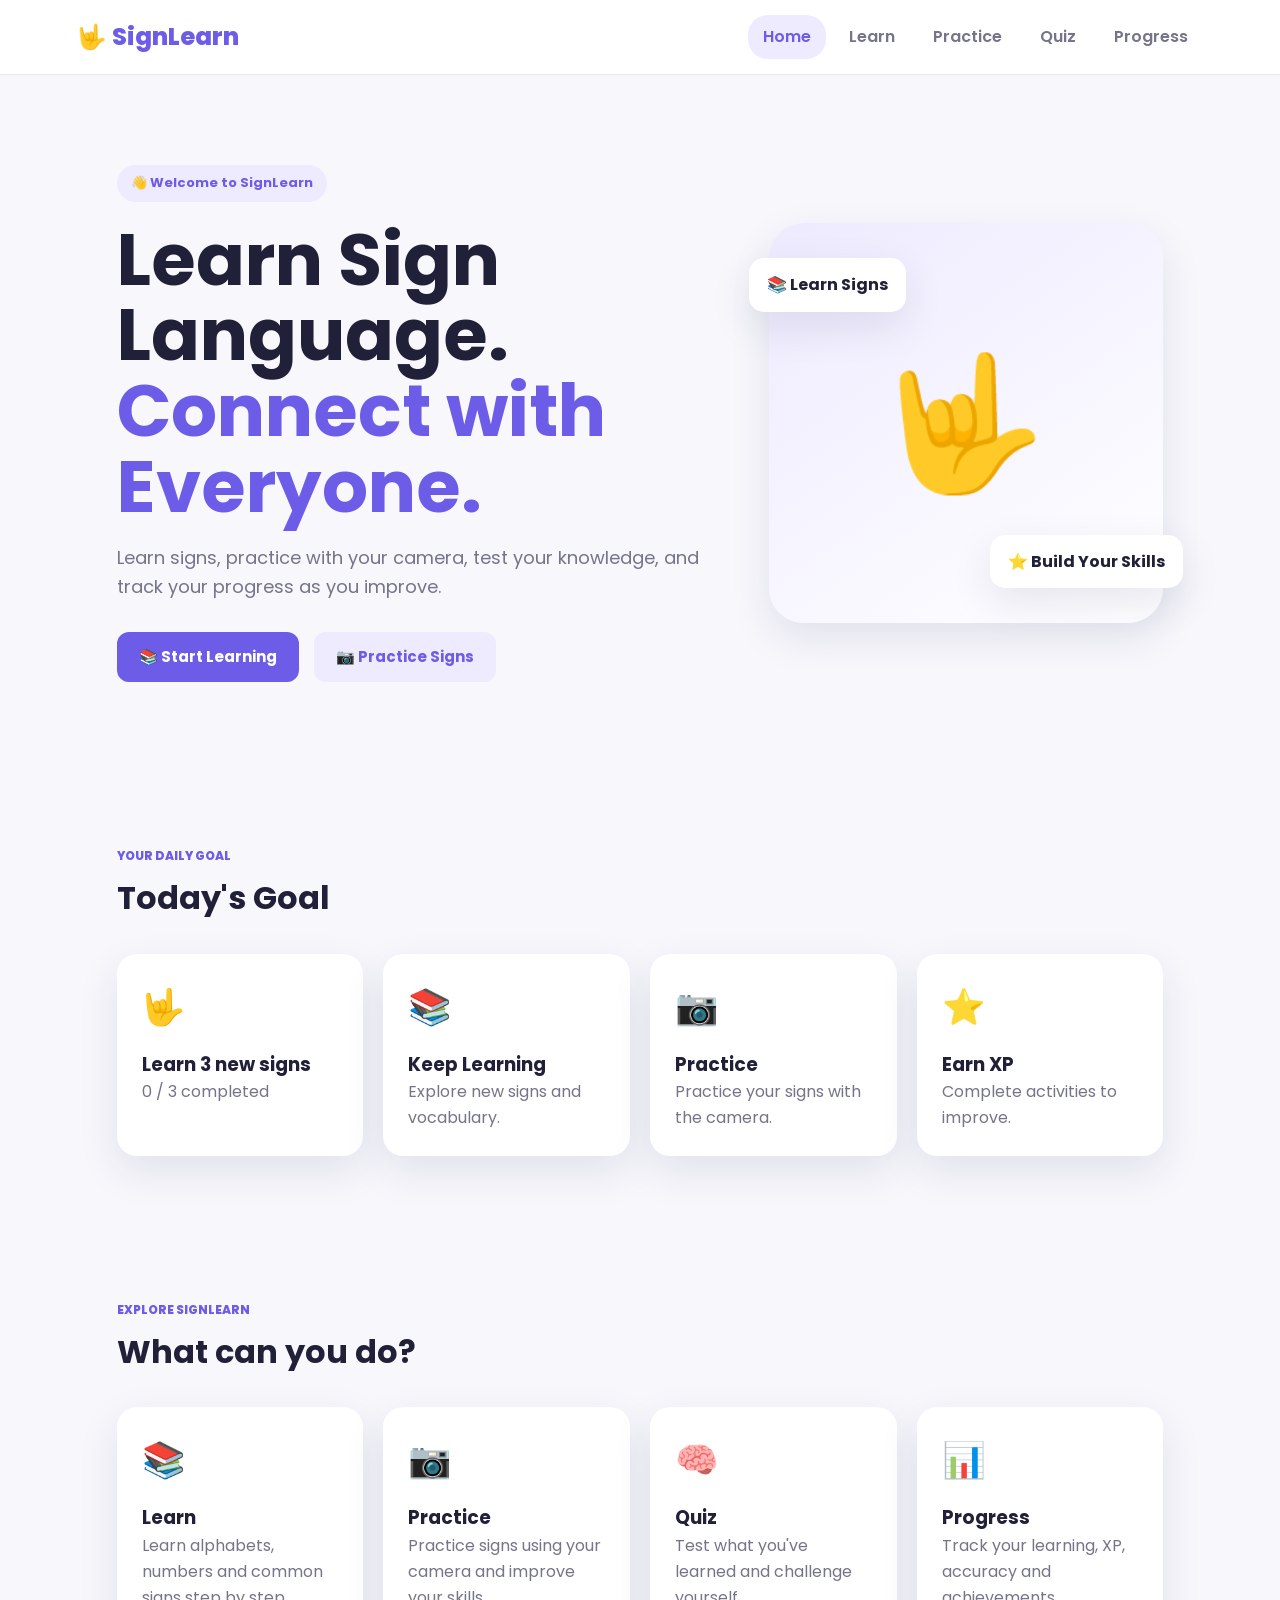
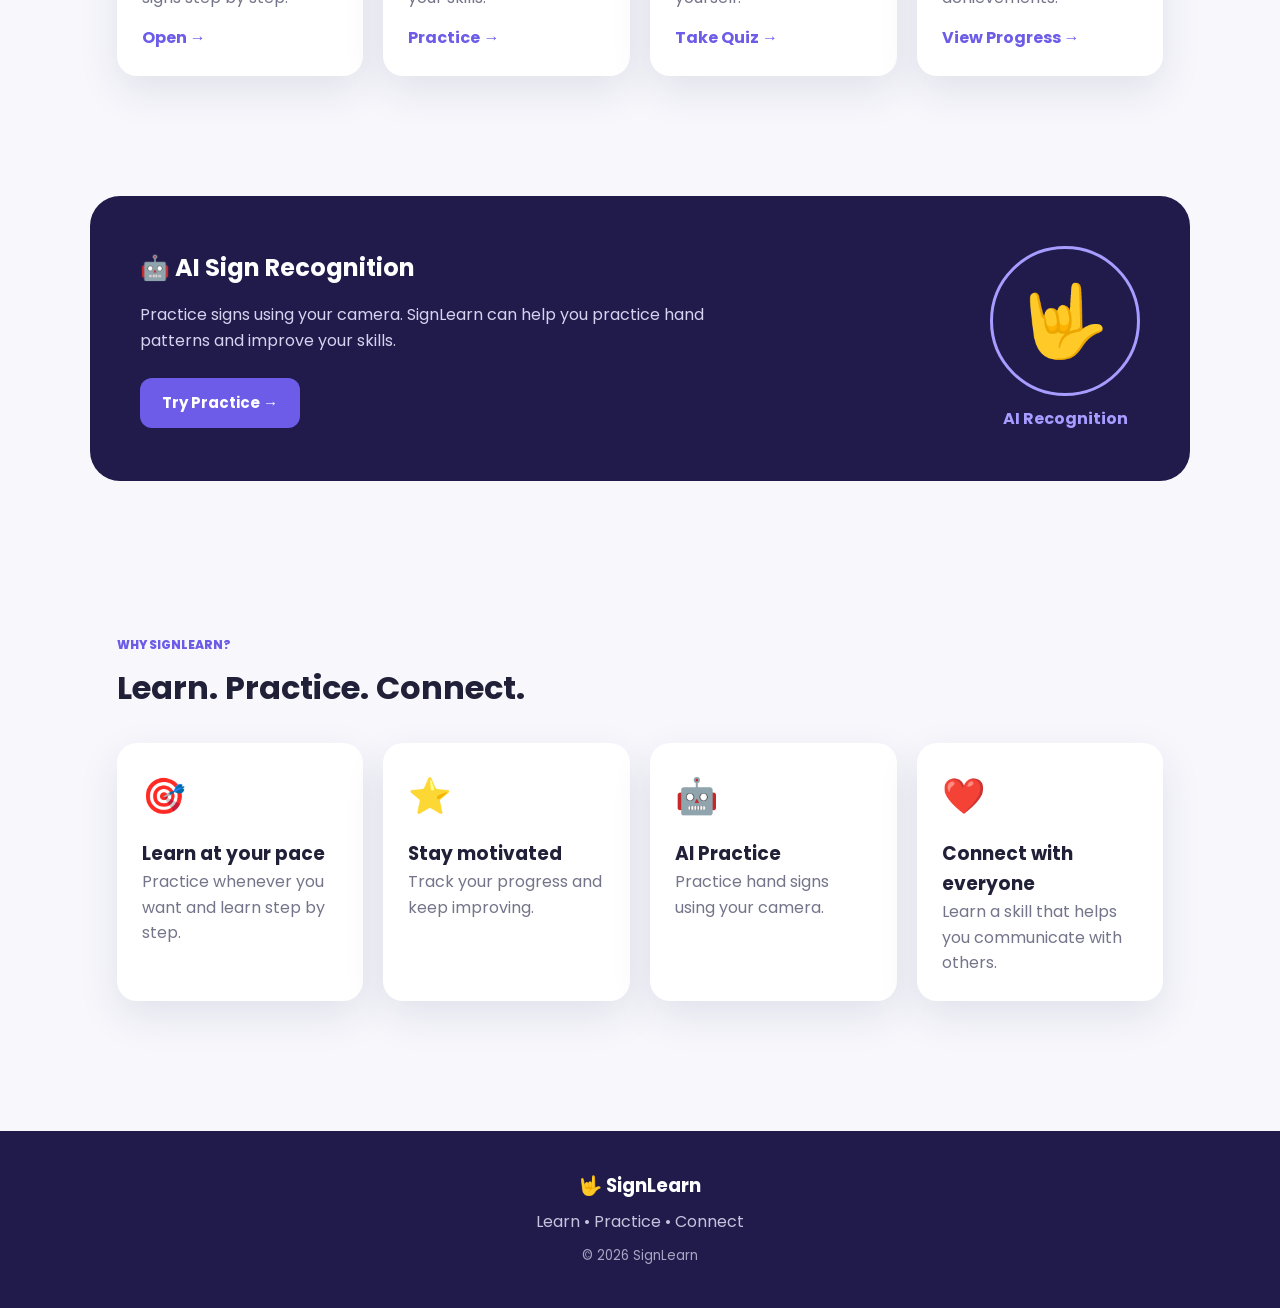
==== commit 086ea25d: "Update index.html" ====
--- a/index.html
+++ b/index.html
@@ -20,12 +20,12 @@
         </div>
 
           <nav>
-            <a href="index.html">Home</a>
-            <a href="Learn.html">Learn</a>
-            <a href="practice.html" class="active">Practice</a>
-            <a href="quiz.html">Quiz</a>
-            <a href="progress.html">Progress</a>
-        </nav>
+    <a href="index.html" class="active">Home</a>
+    <a href="Learn.html">Learn</a>
+    <a href="practice.html">Practice</a>
+    <a href="quiz.html">Quiz</a>
+    <a href="progress.html">Progress</a>
+</nav>
 
     </header>
 
